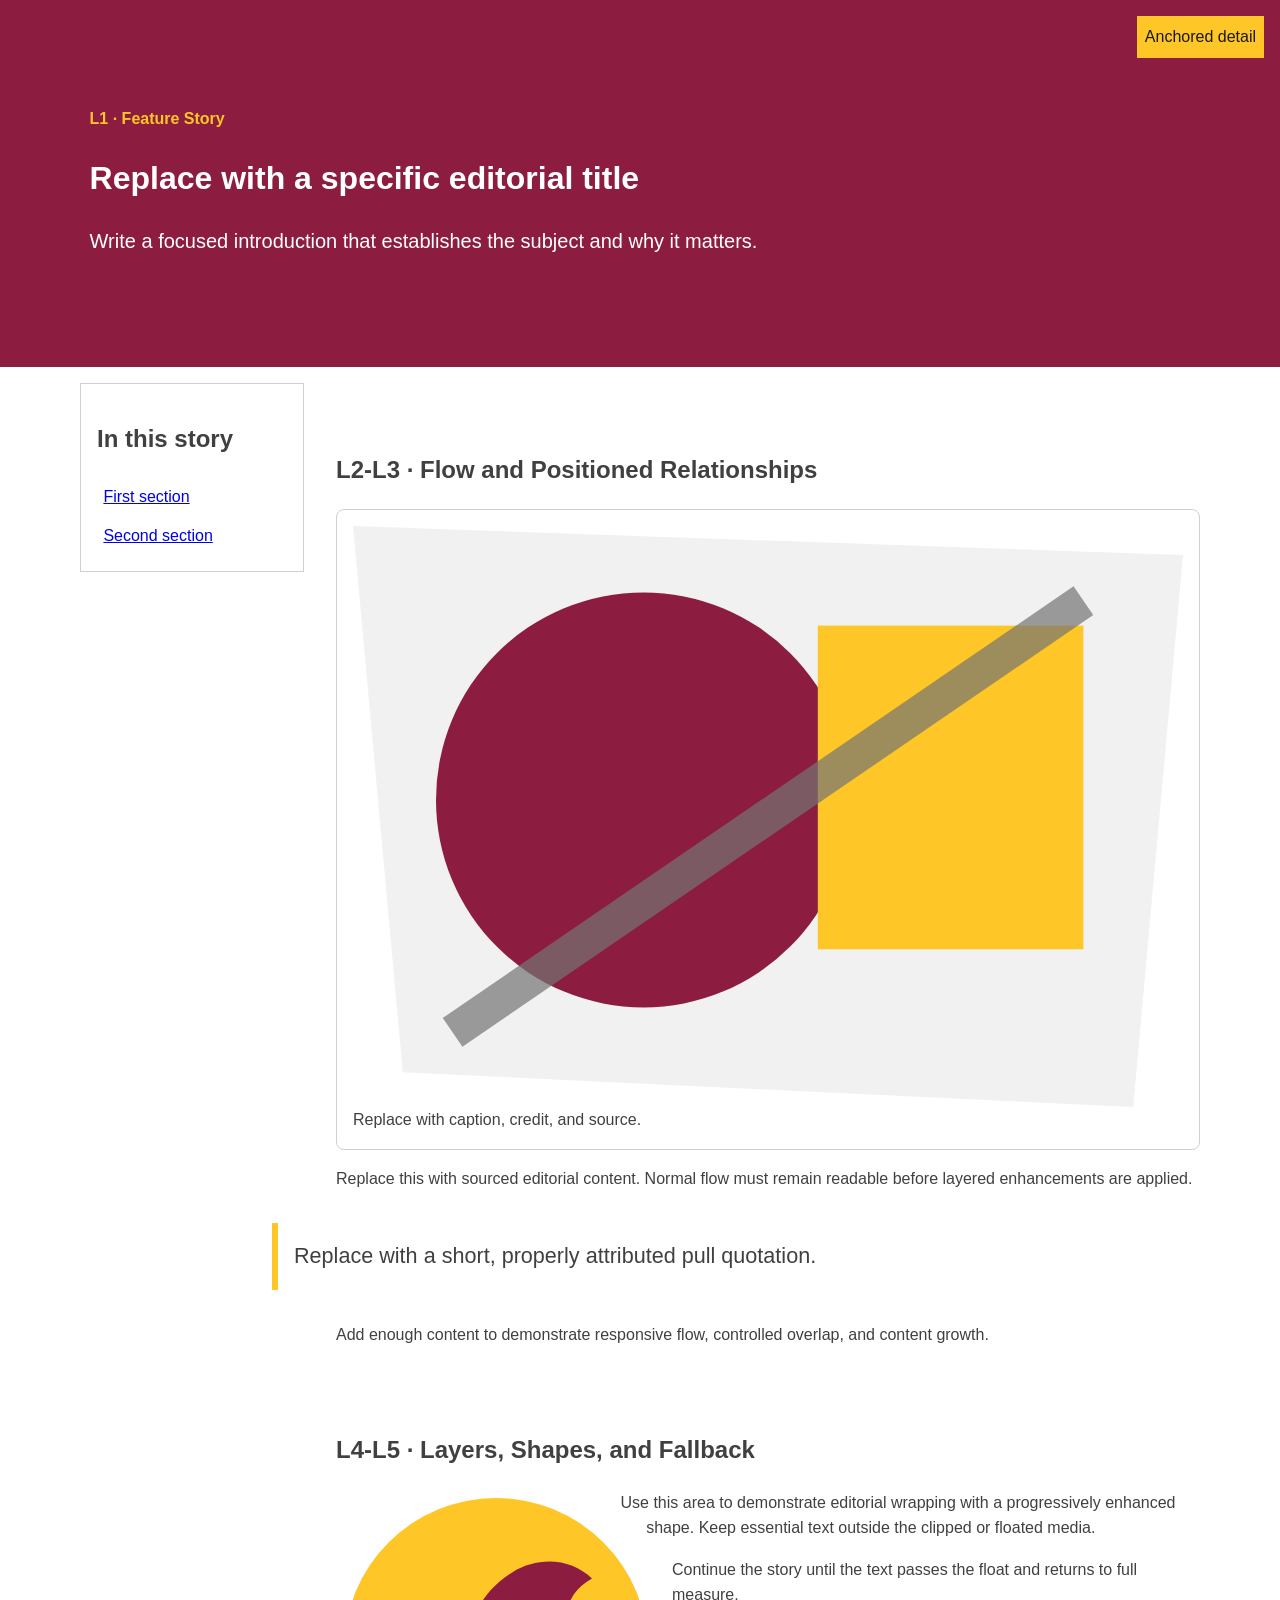
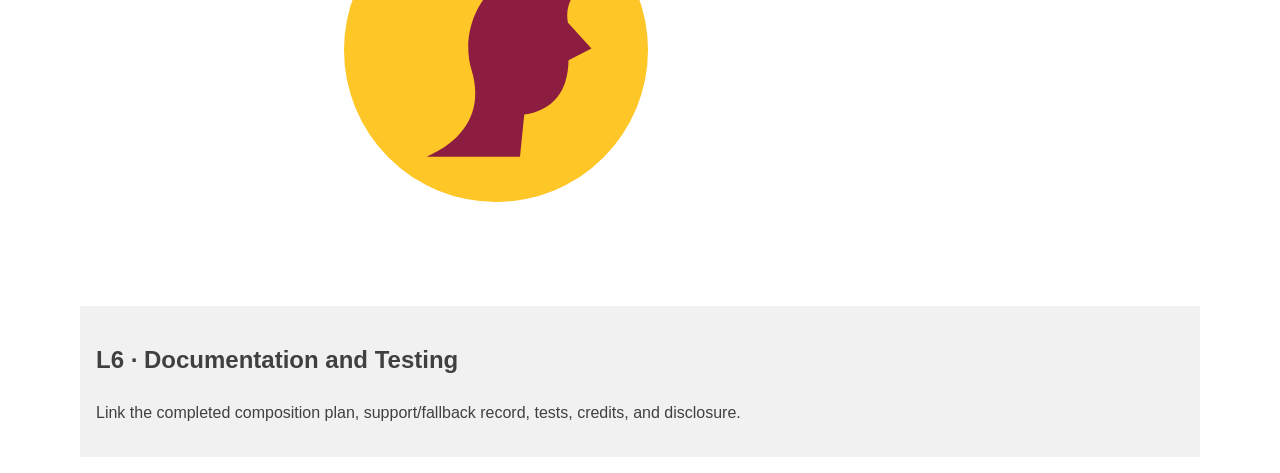
==== index.html @ 5c5d2cfd "Start" ====
<!doctype html>
<html lang="en">
    <head>
        <meta charset="utf-8">
        <meta name="viewport" content="width=device-width,initial-scale=1">
        <title>Layered Feature Story</title>
        <link rel="stylesheet" href="styles.css">
    </head>
    <body>
        <header class="feature-header">
            <p class="eyebrow">L1 · Feature Story</p>
            <h1>Replace with a specific editorial title</h1>
            <p class="lede">Write a focused introduction that establishes the subject and why it matters.</p>
            <span class="issue-badge">Anchored detail</span>
        </header>
        <main>
            <aside class="story-guide">
                <h2>In this story</h2>
                <a href="#section-one">First section</a>
                <a href="#section-two">Second section</a>
            </aside>
            <article>
                <section id="section-one">
                    <h2>L2-L3 · Flow and Positioned Relationships</h2>
                    <figure class="feature-figure">
                        <img src="feature.svg" alt="Replace with a contextual alternative" width="1000" height="700">
                        <figcaption>Replace with caption, credit, and source.</figcaption>
                    </figure>
                    <p>Replace this with sourced editorial content. Normal flow must remain readable before layered enhancements are applied.</p>
                    <blockquote class="pull-quote">Replace with a short, properly attributed pull quotation.</blockquote>
                    <p>Add enough content to demonstrate responsive flow, controlled overlap, and content growth.</p>
                </section>
                <section id="section-two">
                    <h2>L4-L5 · Layers, Shapes, and Fallback</h2>
                    <img class="shape-portrait" src="portrait.svg" alt="Replace with a contextual alternative" width="600" height="600">
                    <p>Use this area to demonstrate editorial wrapping with a progressively enhanced shape. Keep essential text outside the clipped or floated media.</p>
                    <p>Continue the story until the text passes the float and returns to full measure.</p>
                </section>
            </article>
            <section class="documentation">
                <h2>L6 · Documentation and Testing</h2>
                <p>Link the completed composition plan, support/fallback record, tests, credits, and disclosure.</p>
            </section>
        </main>
    </body>
    </html>
---- styles.css ----
:root{
    --color-text:#404040;
    --color-surface:#fff;
    --color-action:#8c1d40;
    --color-accent:#ffc627;
    --color-border:#d0d0d0;
    --color-muted:#5c6670;
    --space-3:1rem;
    --radius:.5rem;
    --measure:68ch;
    --layer-base:0;
    --layer-raised:10;
    --layer-sticky:20;
    --layer-overlay:30;
}
*,*::before,*::after{
    box-sizing:border-box;
}
html{
    scroll-behavior:smooth;
}
body{
    margin:0;
    color:var(--color-text);
    background:var(--color-surface);
    font-family:Arial,sans-serif;
    line-height:1.6;
}
.feature-header{
    position:relative;
    padding:clamp(2rem,7vw,6rem);
    background:var(--color-action);
    color:#fff;
}
.eyebrow{
    color:var(--color-accent);
    font-weight:700;
}
.lede{
    max-width:var(--measure);
    font-size:1.25rem;
}
.issue-badge{
    position:absolute;
    inset-block-start:1rem;
    inset-inline-end:1rem;
    padding:.5rem;
    background:var(--color-accent);
    color:#191919;
}
main{
    display:grid;
    gap:2rem;
    max-width:72rem;
    margin:auto;
    padding:var(--space-3);
}
article{
    min-width:0;
}
article section{
    display:flow-root;
    margin-block:3rem;
    scroll-margin-block-start:6rem;
}
.story-guide{
    align-self:start;
    padding:1rem;
    border:1px solid var(--color-border);
}
.story-guide a{
    display:block;
    padding:.4rem;
}
.feature-figure{
    position:relative;
    margin:0;
    padding:1rem;
    border:1px solid var(--color-border);
    border-radius:var(--radius);
}
img{
    display:block;
    max-width:100%;
    height:auto;
}
.pull-quote{
    margin:2rem 0;
    padding:1rem;
    border-inline-start:.4rem solid var(--color-accent);
    font-size:1.35rem;
}
.shape-portrait{
    width:min(45%,20rem);
    margin:0 1rem 1rem 0;
    border-radius:50%;
}
.documentation{
    grid-column:1/-1;
    padding:1rem;
    background:#f1f1f1;
}
@media (min-width:52rem){
    main{
        grid-template-columns:14rem 1fr;
    }
    .story-guide{
        position:sticky;
        inset-block-start:1rem;
        z-index:var(--layer-sticky);
    }
    .pull-quote{
        position:relative;
        z-index:var(--layer-raised);
        margin-inline-start:-4rem;
        background:var(--color-surface);;
    }
    @supports (shape-outside:circle(50%)){
        .shape-portrait{
            float:inline-start;
            shape-outside:circle(50%);
            shape-margin:1rem;}
        }
    }
    @supports (clip-path:polygon(0 0)){
        .feature-figure img{
            clip-path:polygon(0 0,100% 5%,94% 100%,6% 94%);}
        }
        :focus-visible{
            outline:.2rem solid var(--color-accent);
            outline-offset:.2rem;
        }
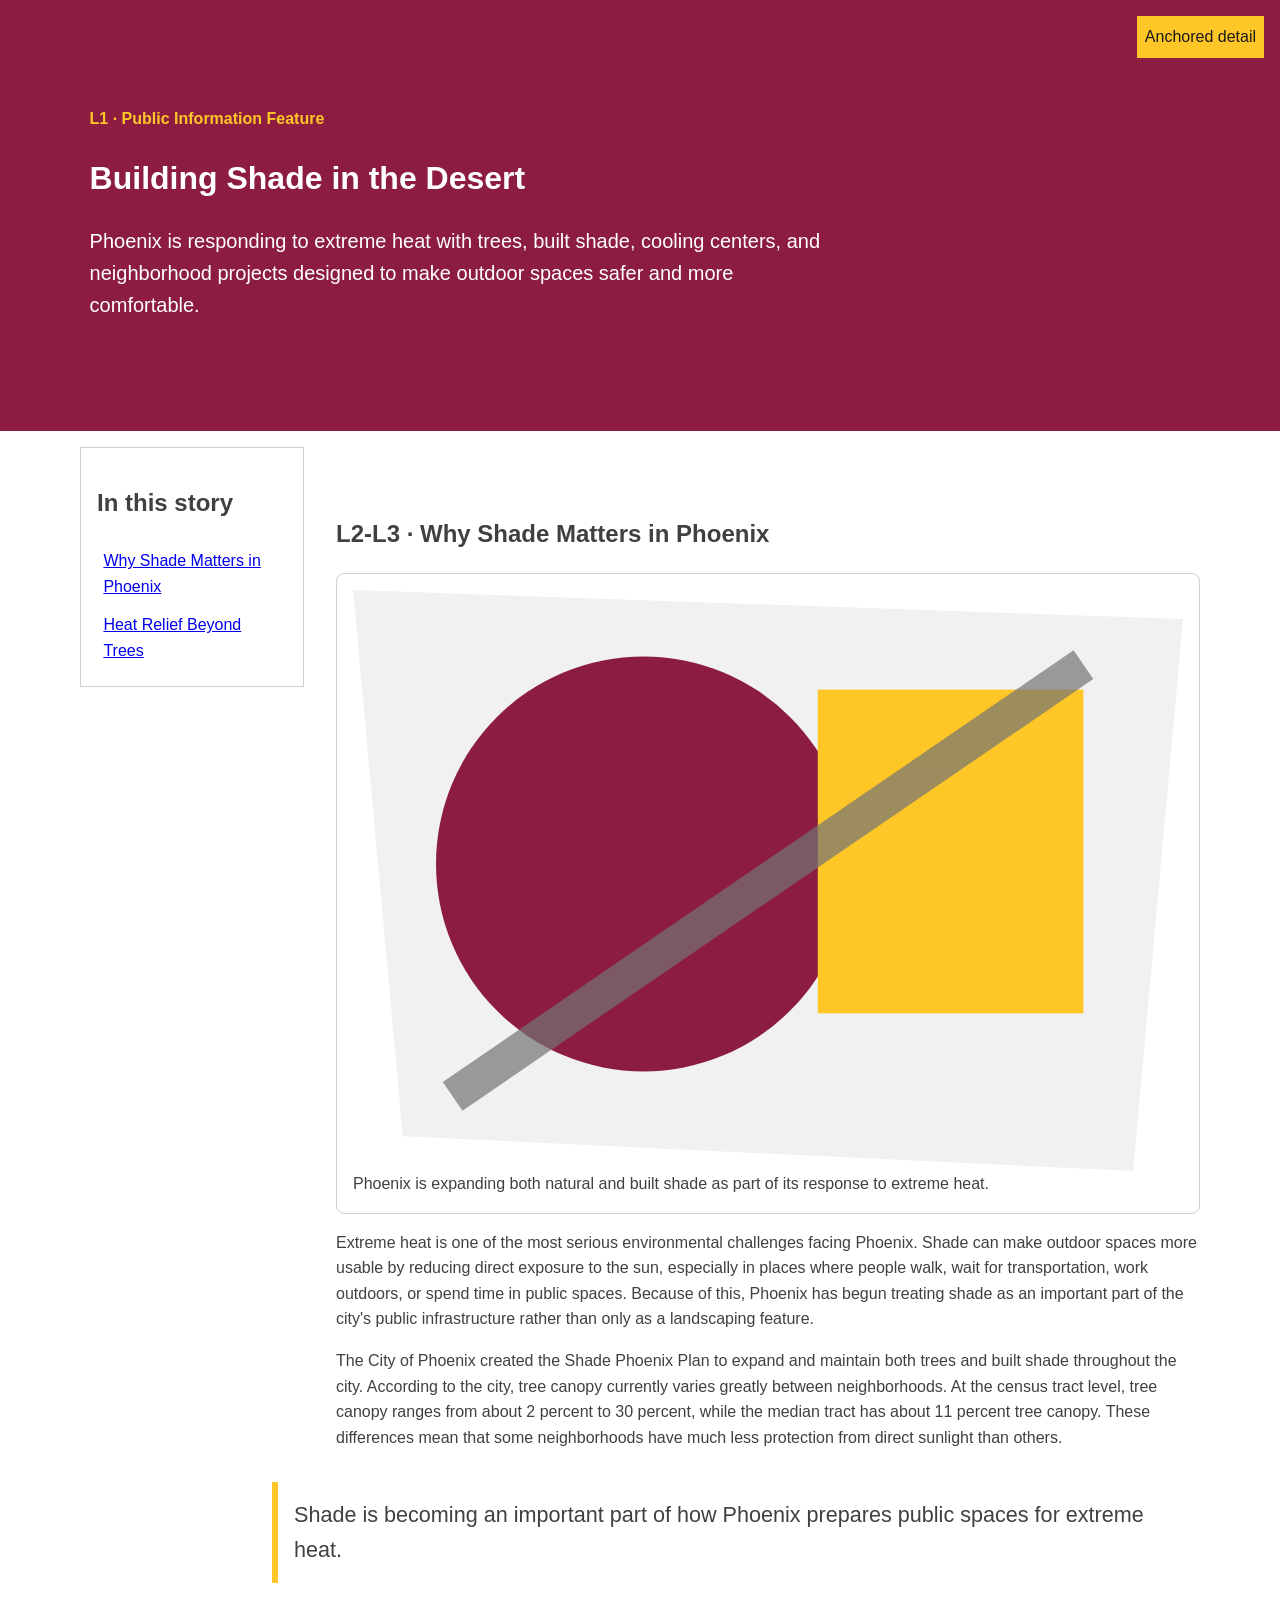
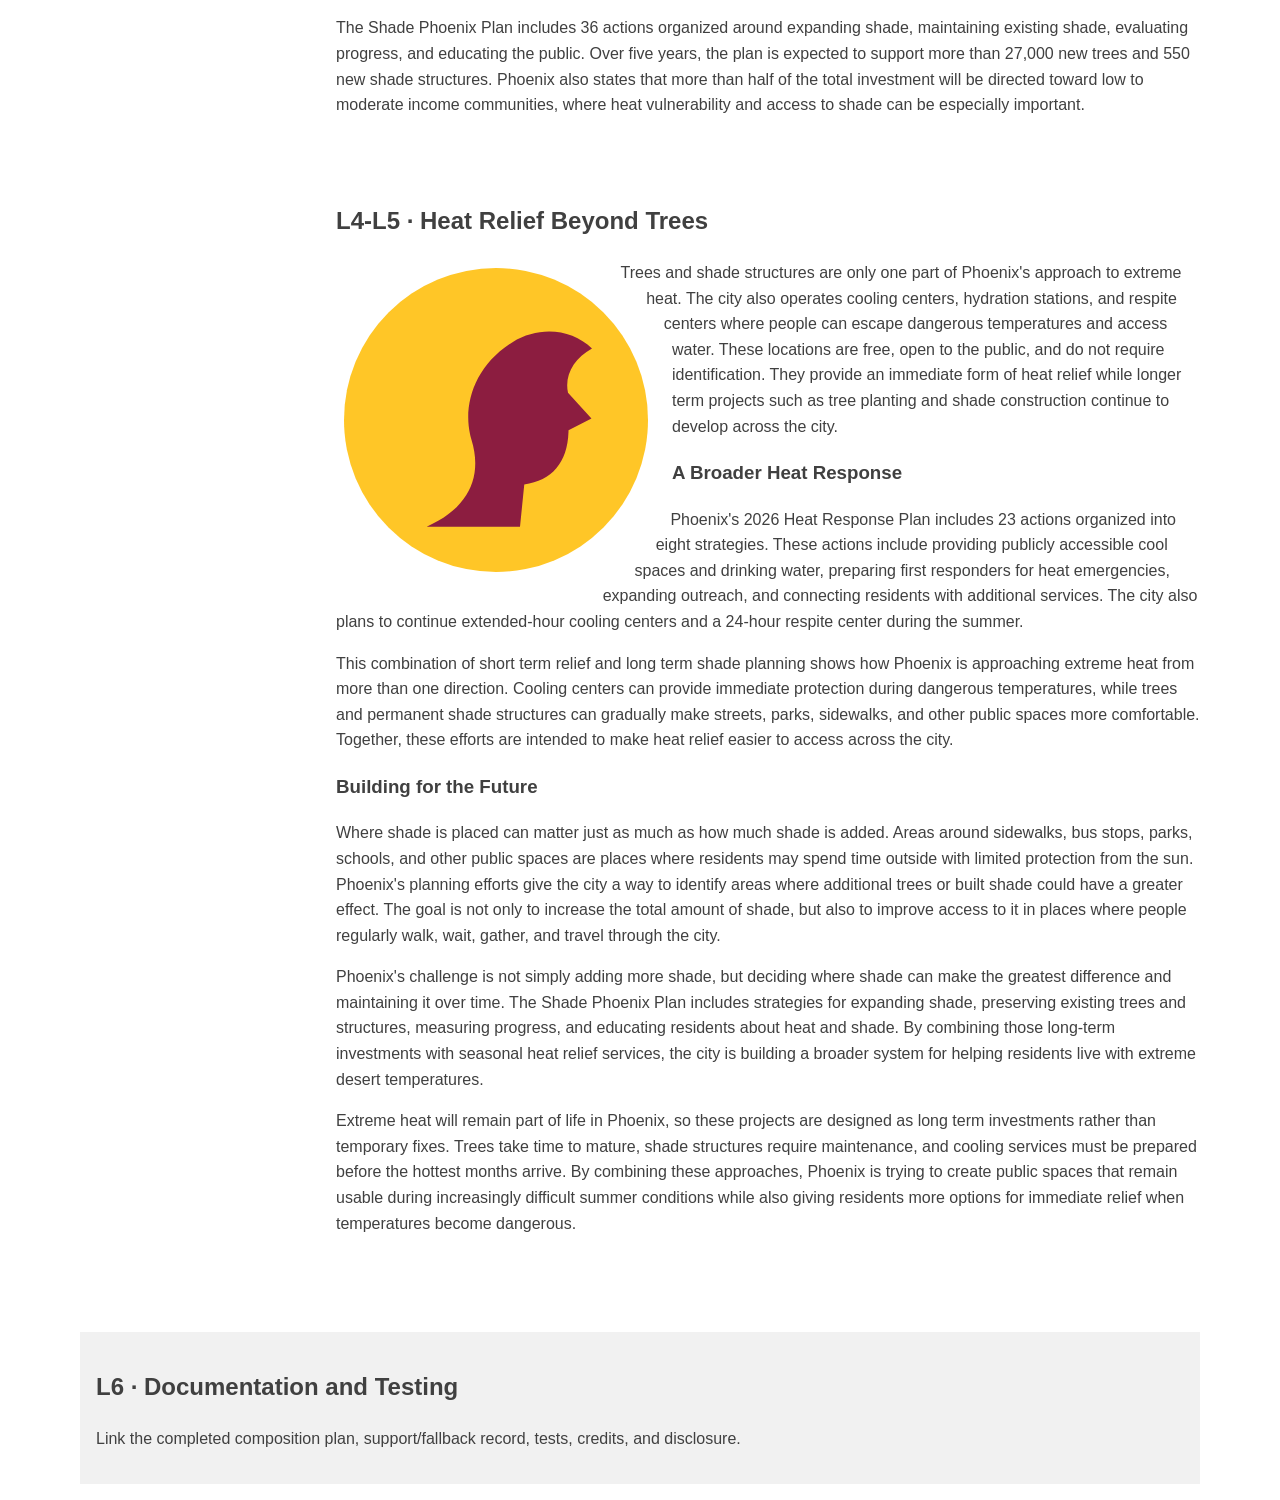
==== commit 82e62e07: "L1 done" ====
--- a/index.html
+++ b/index.html
@@ -8,33 +8,129 @@
     </head>
     <body>
         <header class="feature-header">
-            <p class="eyebrow">L1 · Feature Story</p>
-            <h1>Replace with a specific editorial title</h1>
-            <p class="lede">Write a focused introduction that establishes the subject and why it matters.</p>
+            <p class="eyebrow">L1 · Public Information Feature</p>
+            <h1>Building Shade in the Desert</h1>
+            <p class="lede">
+                Phoenix is responding to extreme heat with trees, built shade,
+                cooling centers, and neighborhood projects designed to make
+                outdoor spaces safer and more comfortable.
+            </p>
             <span class="issue-badge">Anchored detail</span>
         </header>
         <main>
             <aside class="story-guide">
                 <h2>In this story</h2>
-                <a href="#section-one">First section</a>
-                <a href="#section-two">Second section</a>
+                <a href="#section-one">Why Shade Matters in Phoenix</a>
+                <a href="#section-two">Heat Relief Beyond Trees</a>
             </aside>
             <article>
                 <section id="section-one">
-                    <h2>L2-L3 · Flow and Positioned Relationships</h2>
+                    <h2>L2-L3 · Why Shade Matters in Phoenix</h2>
                     <figure class="feature-figure">
-                        <img src="feature.svg" alt="Replace with a contextual alternative" width="1000" height="700">
-                        <figcaption>Replace with caption, credit, and source.</figcaption>
+                        <img src="feature.svg" alt="Placeholder image for Phoenix shade infrastructure" width="1000" height="700">
+                        <figcaption>
+                            Phoenix is expanding both natural and built shade as part of its response to extreme heat.
+                        </figcaption>
                     </figure>
-                    <p>Replace this with sourced editorial content. Normal flow must remain readable before layered enhancements are applied.</p>
-                    <blockquote class="pull-quote">Replace with a short, properly attributed pull quotation.</blockquote>
-                    <p>Add enough content to demonstrate responsive flow, controlled overlap, and content growth.</p>
+                    <p>
+                        Extreme heat is one of the most serious environmental challenges facing Phoenix.
+                        Shade can make outdoor spaces more usable by reducing direct exposure to the sun,
+                        especially in places where people walk, wait for transportation, work outdoors, or
+                        spend time in public spaces. Because of this, Phoenix has begun treating shade as an
+                        important part of the city's public infrastructure rather than only as a landscaping
+                        feature.
+                    </p>
+                    <p>
+                        The City of Phoenix created the Shade Phoenix Plan to expand and maintain both trees
+                        and built shade throughout the city. According to the city, tree canopy currently
+                        varies greatly between neighborhoods. At the census tract level, tree canopy ranges
+                        from about 2 percent to 30 percent, while the median tract has about 11 percent tree
+                        canopy. These differences mean that some neighborhoods have much less protection
+                        from direct sunlight than others.
+                    </p>
+
+                    <blockquote class="pull-quote">
+                        Shade is becoming an important part of how Phoenix prepares public spaces for extreme heat.
+                    </blockquote>
+
+                    <p>
+                        The Shade Phoenix Plan includes 36 actions organized around expanding shade,
+                        maintaining existing shade, evaluating progress, and educating the public. Over five
+                        years, the plan is expected to support more than 27,000 new trees and 550 new shade
+                        structures. Phoenix also states that more than half of the total investment will be
+                        directed toward low to moderate income communities, where heat vulnerability and
+                        access to shade can be especially important.
+                    </p>
                 </section>
+
                 <section id="section-two">
-                    <h2>L4-L5 · Layers, Shapes, and Fallback</h2>
-                    <img class="shape-portrait" src="portrait.svg" alt="Replace with a contextual alternative" width="600" height="600">
-                    <p>Use this area to demonstrate editorial wrapping with a progressively enhanced shape. Keep essential text outside the clipped or floated media.</p>
-                    <p>Continue the story until the text passes the float and returns to full measure.</p>
+                    <h2>L4-L5 · Heat Relief Beyond Trees</h2>
+
+                    <img
+                        class="shape-portrait"
+                        src="portrait.svg"
+                        alt="Placeholder image related to Phoenix heat relief"
+                        width="600"
+                        height="600"
+                    >
+
+                    <p>
+                        Trees and shade structures are only one part of Phoenix's approach to extreme heat.
+                        The city also operates cooling centers, hydration stations, and respite centers where
+                        people can escape dangerous temperatures and access water. These locations are free,
+                        open to the public, and do not require identification. They provide an immediate form
+                        of heat relief while longer term projects such as tree planting and shade construction
+                        continue to develop across the city.
+                    </p>
+
+                    <h3>A Broader Heat Response</h3>
+
+                    <p>
+                        Phoenix's 2026 Heat Response Plan includes 23 actions organized into eight strategies.
+                        These actions include providing publicly accessible cool spaces and drinking water,
+                        preparing first responders for heat emergencies, expanding outreach, and connecting
+                        residents with additional services. The city also plans to continue extended-hour
+                        cooling centers and a 24-hour respite center during the summer.
+                    </p>
+
+                    <p>
+                        This combination of short term relief and long term shade planning shows how Phoenix is
+                        approaching extreme heat from more than one direction. Cooling centers can provide
+                        immediate protection during dangerous temperatures, while trees and permanent shade
+                        structures can gradually make streets, parks, sidewalks, and other public spaces more
+                        comfortable. Together, these efforts are intended to make heat relief easier to access
+                        across the city.
+                    </p>
+
+                    <h3>Building for the Future</h3>
+
+                    <p>
+                        Where shade is placed can matter just as much as how much shade is added.
+                        Areas around sidewalks, bus stops, parks, schools, and other public spaces
+                        are places where residents may spend time outside with limited protection
+                        from the sun. Phoenix's planning efforts give the city a way to identify
+                        areas where additional trees or built shade could have a greater effect.
+                        The goal is not only to increase the total amount of shade, but also to
+                        improve access to it in places where people regularly walk, wait, gather,
+                        and travel through the city.
+                    </p>
+                    <p>
+                        Phoenix's challenge is not simply adding more shade, but deciding where shade can make
+                        the greatest difference and maintaining it over time. The Shade Phoenix Plan includes
+                        strategies for expanding shade, preserving existing trees and structures, measuring
+                        progress, and educating residents about heat and shade. By combining those long-term
+                        investments with seasonal heat relief services, the city is building a broader system
+                        for helping residents live with extreme desert temperatures.
+                    </p>
+                    <p>
+                        Extreme heat will remain part of life in Phoenix, so these projects are
+                        designed as long term investments rather than temporary fixes. Trees take
+                        time to mature, shade structures require maintenance, and cooling services
+                        must be prepared before the hottest months arrive. By combining these
+                        approaches, Phoenix is trying to create public spaces that remain usable
+                        during increasingly difficult summer conditions while also giving residents
+                        more options for immediate relief when temperatures become dangerous.
+                    </p>
                 </section>
             </article>
             <section class="documentation">
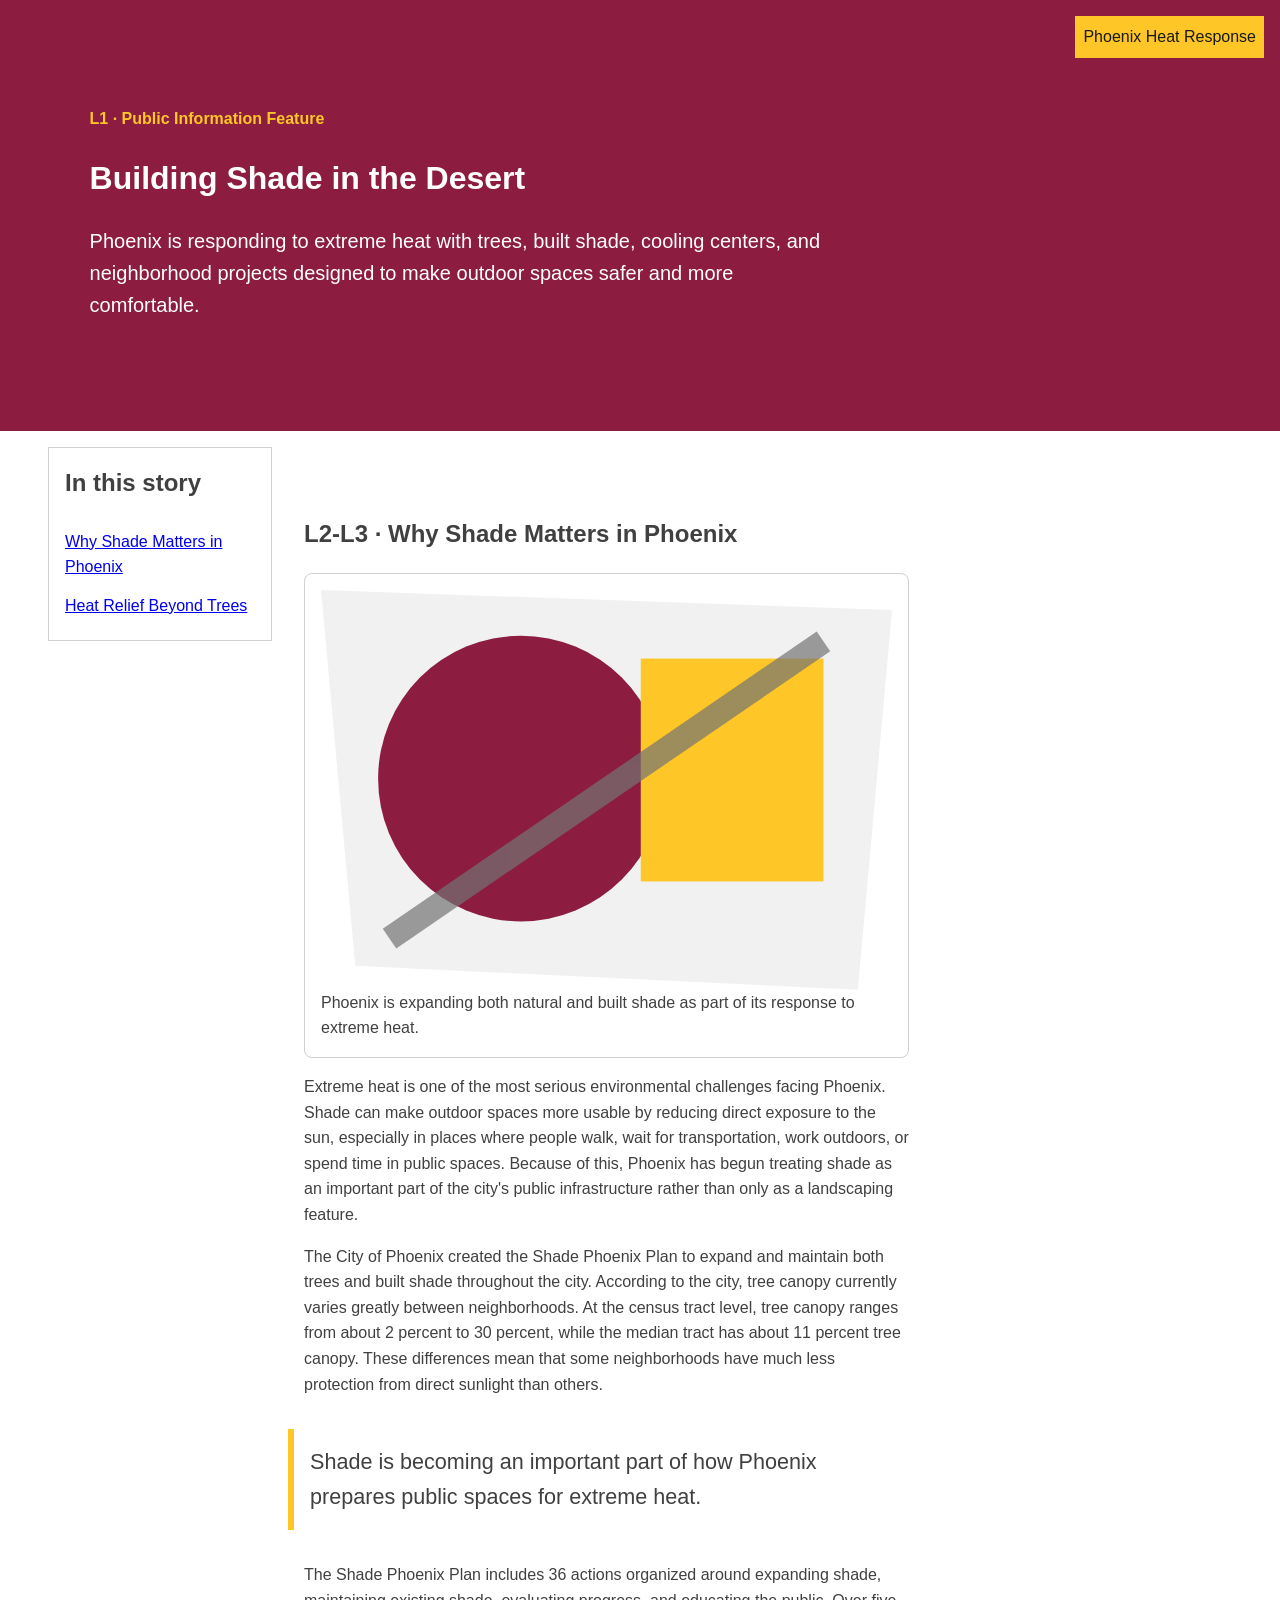
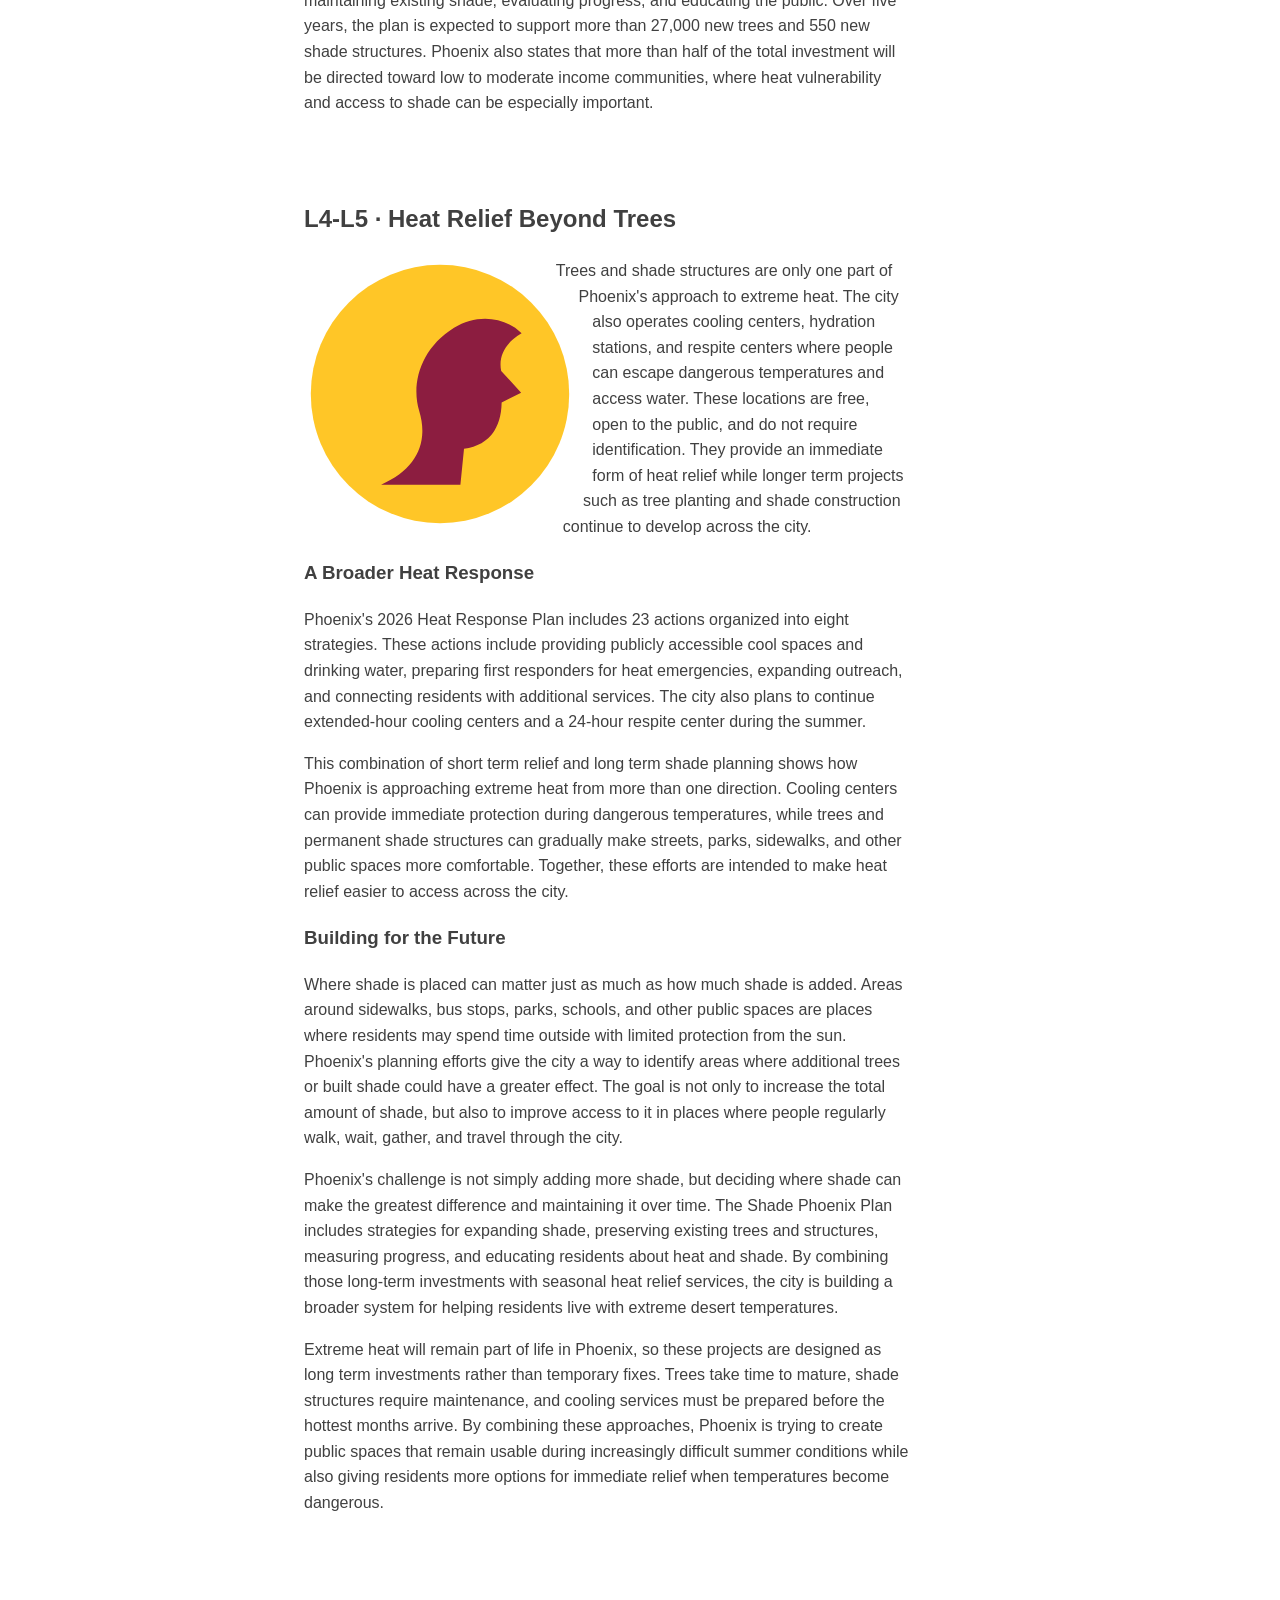
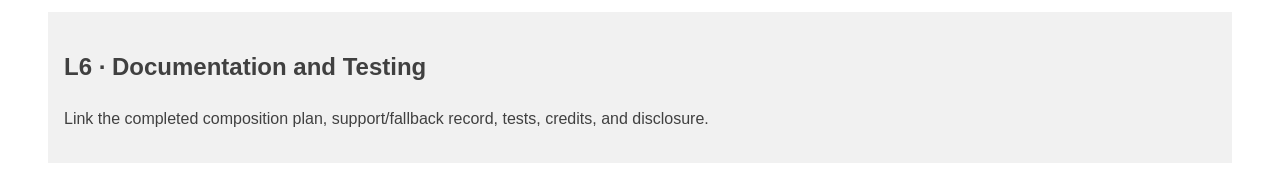
==== commit efc0f23f: "L3 done" ====
--- a/index.html
+++ b/index.html
@@ -15,7 +15,7 @@
                 cooling centers, and neighborhood projects designed to make
                 outdoor spaces safer and more comfortable.
             </p>
-            <span class="issue-badge">Anchored detail</span>
+            <span class="issue-badge">Phoenix Heat Response</span>
         </header>
         <main>
             <aside class="story-guide">
--- a/styles.css
+++ b/styles.css
@@ -51,12 +51,13 @@
 main{
     display:grid;
     gap:2rem;
-    max-width:72rem;
+    max-width:76rem;
     margin:auto;
     padding:var(--space-3);
 }
 article{
     min-width:0;
+    max-width: var(--measure);
 }
 article section{
     display:flow-root;
@@ -68,9 +69,12 @@
     padding:1rem;
     border:1px solid var(--color-border);
 }
+.story-guide h2{
+    margin-top:0;
+}
 .story-guide a{
     display:block;
-    padding:.4rem;
+    padding:.4rem 0;
 }
 .feature-figure{
     position:relative;
@@ -108,11 +112,13 @@
         position:sticky;
         inset-block-start:1rem;
         z-index:var(--layer-sticky);
+        max-height: calc(110vh - 2rem);
+        overflow: auto;
     }
     .pull-quote{
         position:relative;
         z-index:var(--layer-raised);
-        margin-inline-start:-4rem;
+        margin-inline-start:-1rem;
         background:var(--color-surface);;
     }
     @supports (shape-outside:circle(50%)){
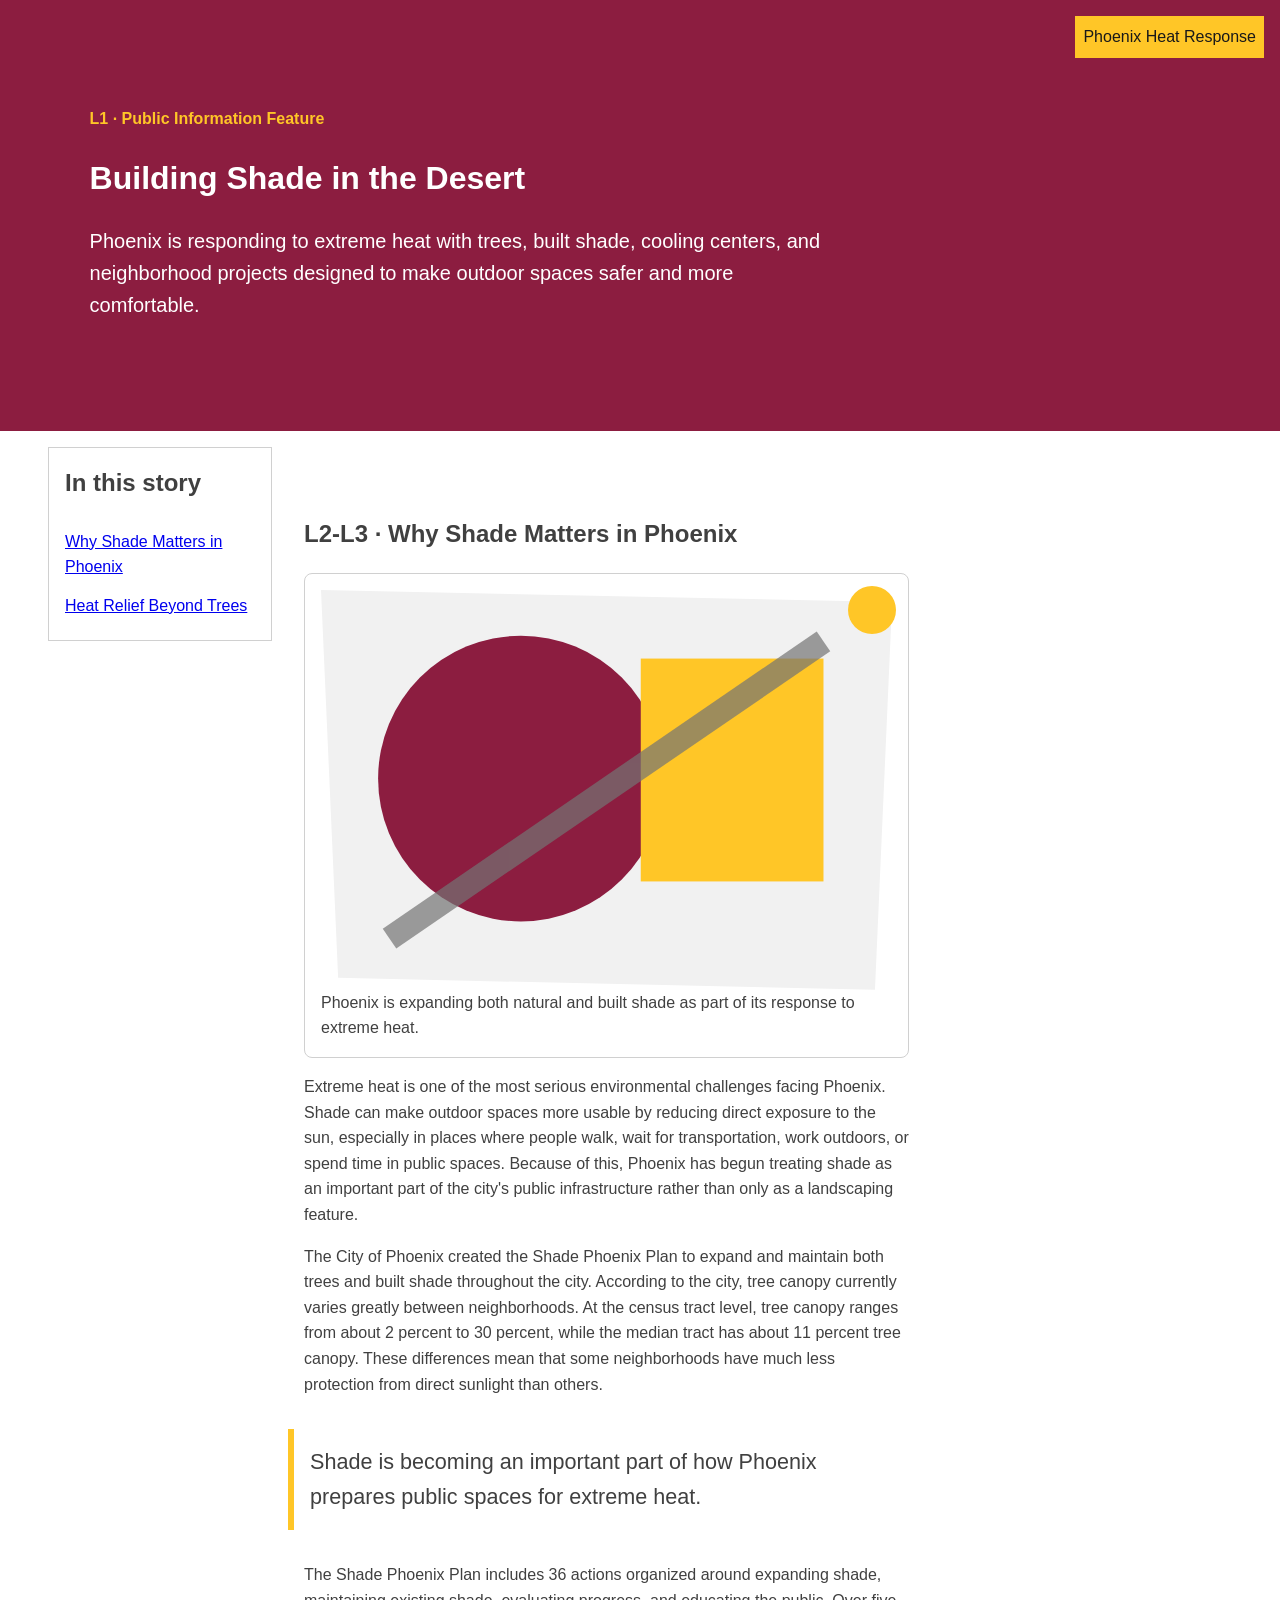
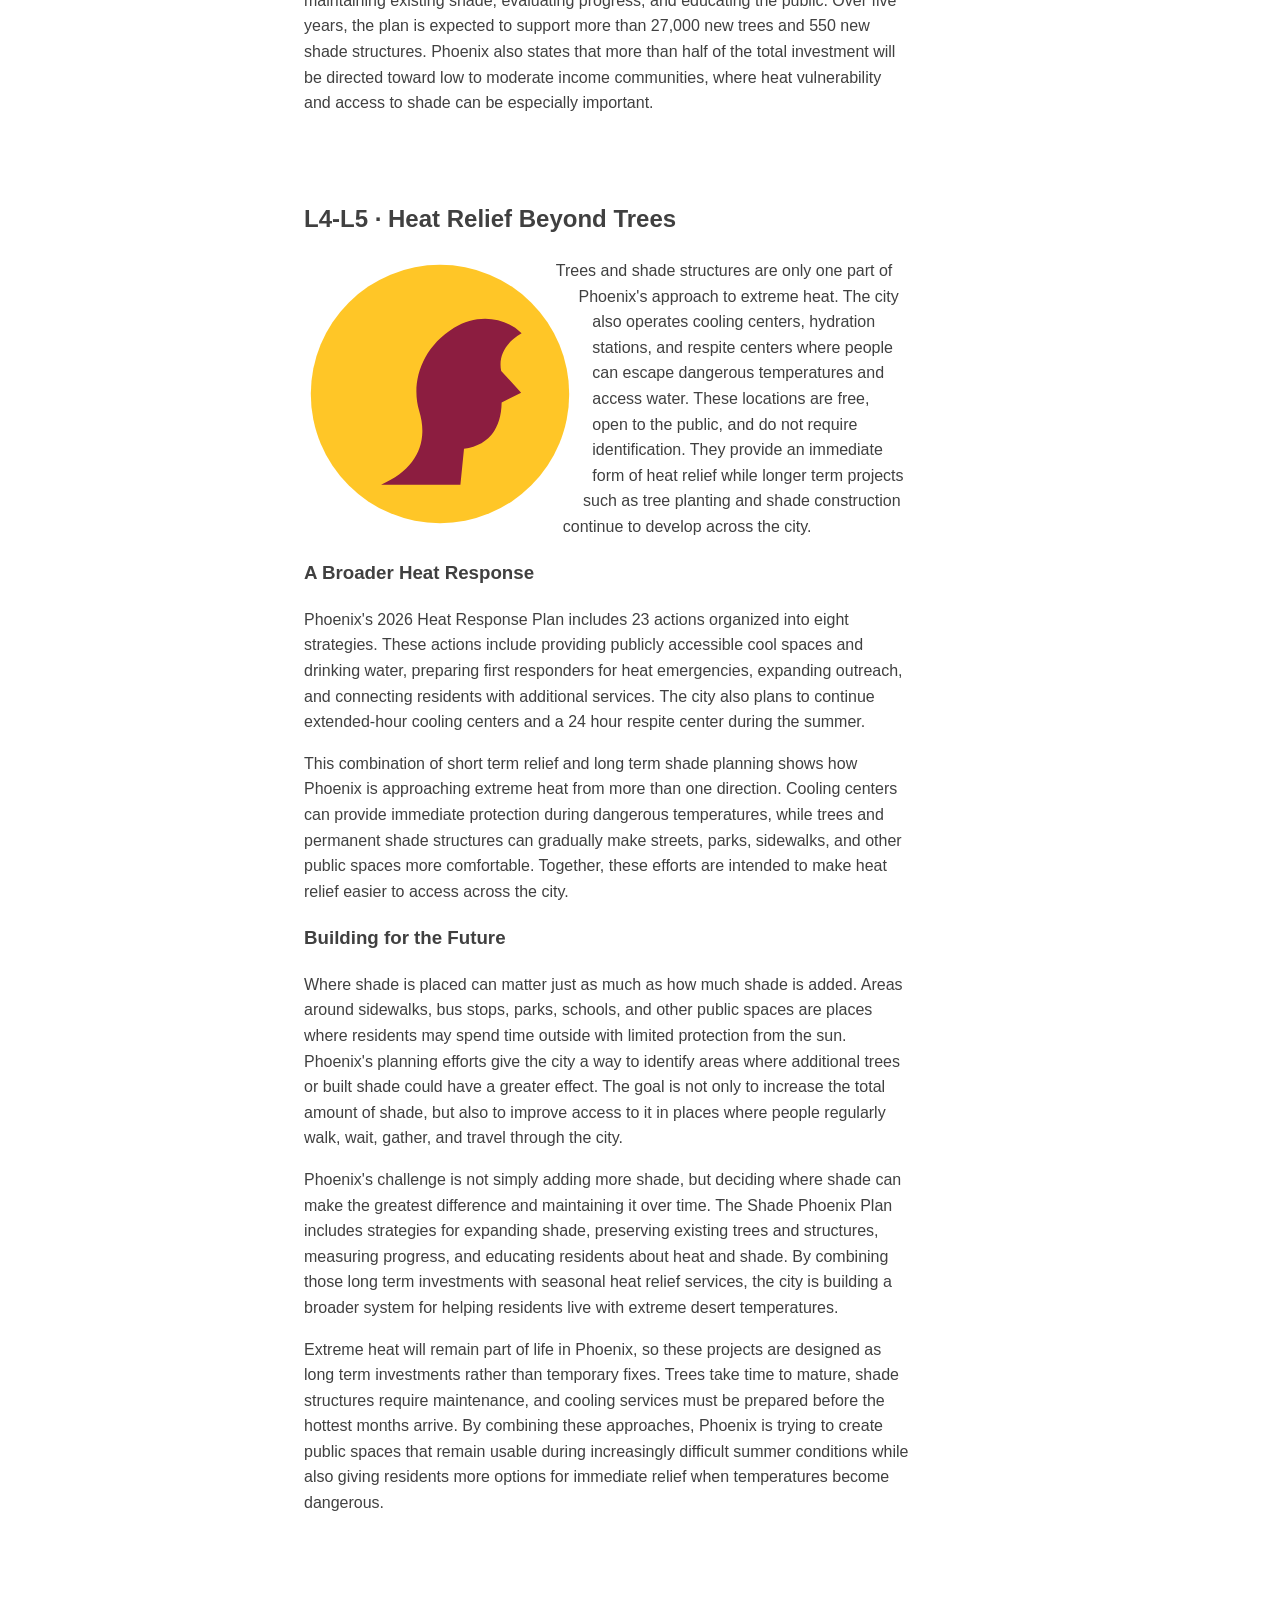
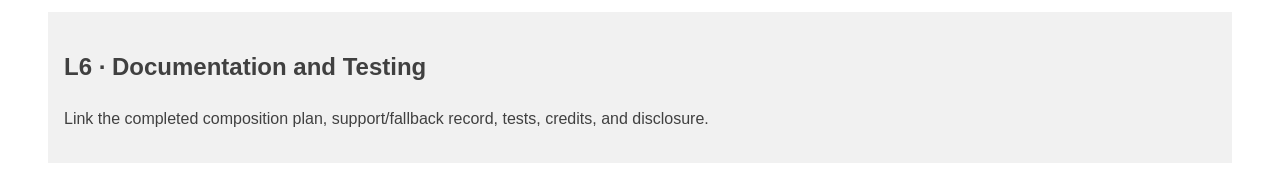
==== commit bc33c85a: "L5 done" ====
--- a/index.html
+++ b/index.html
@@ -90,7 +90,7 @@
                         These actions include providing publicly accessible cool spaces and drinking water,
                         preparing first responders for heat emergencies, expanding outreach, and connecting
                         residents with additional services. The city also plans to continue extended-hour
-                        cooling centers and a 24-hour respite center during the summer.
+                        cooling centers and a 24 hour respite center during the summer.
                     </p>
 
                     <p>
@@ -118,7 +118,7 @@
                         Phoenix's challenge is not simply adding more shade, but deciding where shade can make
                         the greatest difference and maintaining it over time. The Shade Phoenix Plan includes
                         strategies for expanding shade, preserving existing trees and structures, measuring
-                        progress, and educating residents about heat and shade. By combining those long-term
+                        progress, and educating residents about heat and shade. By combining those long term
                         investments with seasonal heat relief services, the city is building a broader system
                         for helping residents live with extreme desert temperatures.
                     </p>
--- a/styles.css
+++ b/styles.css
@@ -47,6 +47,7 @@
     padding:.5rem;
     background:var(--color-accent);
     color:#191919;
+    z-index: var(--layer-base);
 }
 main{
     display:grid;
@@ -98,6 +99,8 @@
     width:min(45%,20rem);
     margin:0 1rem 1rem 0;
     border-radius:50%;
+    aspect-ratio:1;
+    object-fit: cover;
 }
 .documentation{
     grid-column:1/-1;
@@ -130,9 +133,21 @@
     }
     @supports (clip-path:polygon(0 0)){
         .feature-figure img{
-            clip-path:polygon(0 0,100% 5%,94% 100%,6% 94%);}
+            clip-path:polygon(0 0,100% 3%,97% 100%,3% 97%);}
         }
         :focus-visible{
             outline:.2rem solid var(--color-accent);
             outline-offset:.2rem;
         }
+        .feature-figure::after{
+            content:"";
+            position:absolute;
+            inset-block-start:.75rem;
+            inset-inline-end:.75rem;
+            width:3rem;
+            height:3rem;
+            border-radius:50%;
+            background:var(--color-accent);
+            z-index:var(--layer-raised);
+            pointer-events:none;
+        }
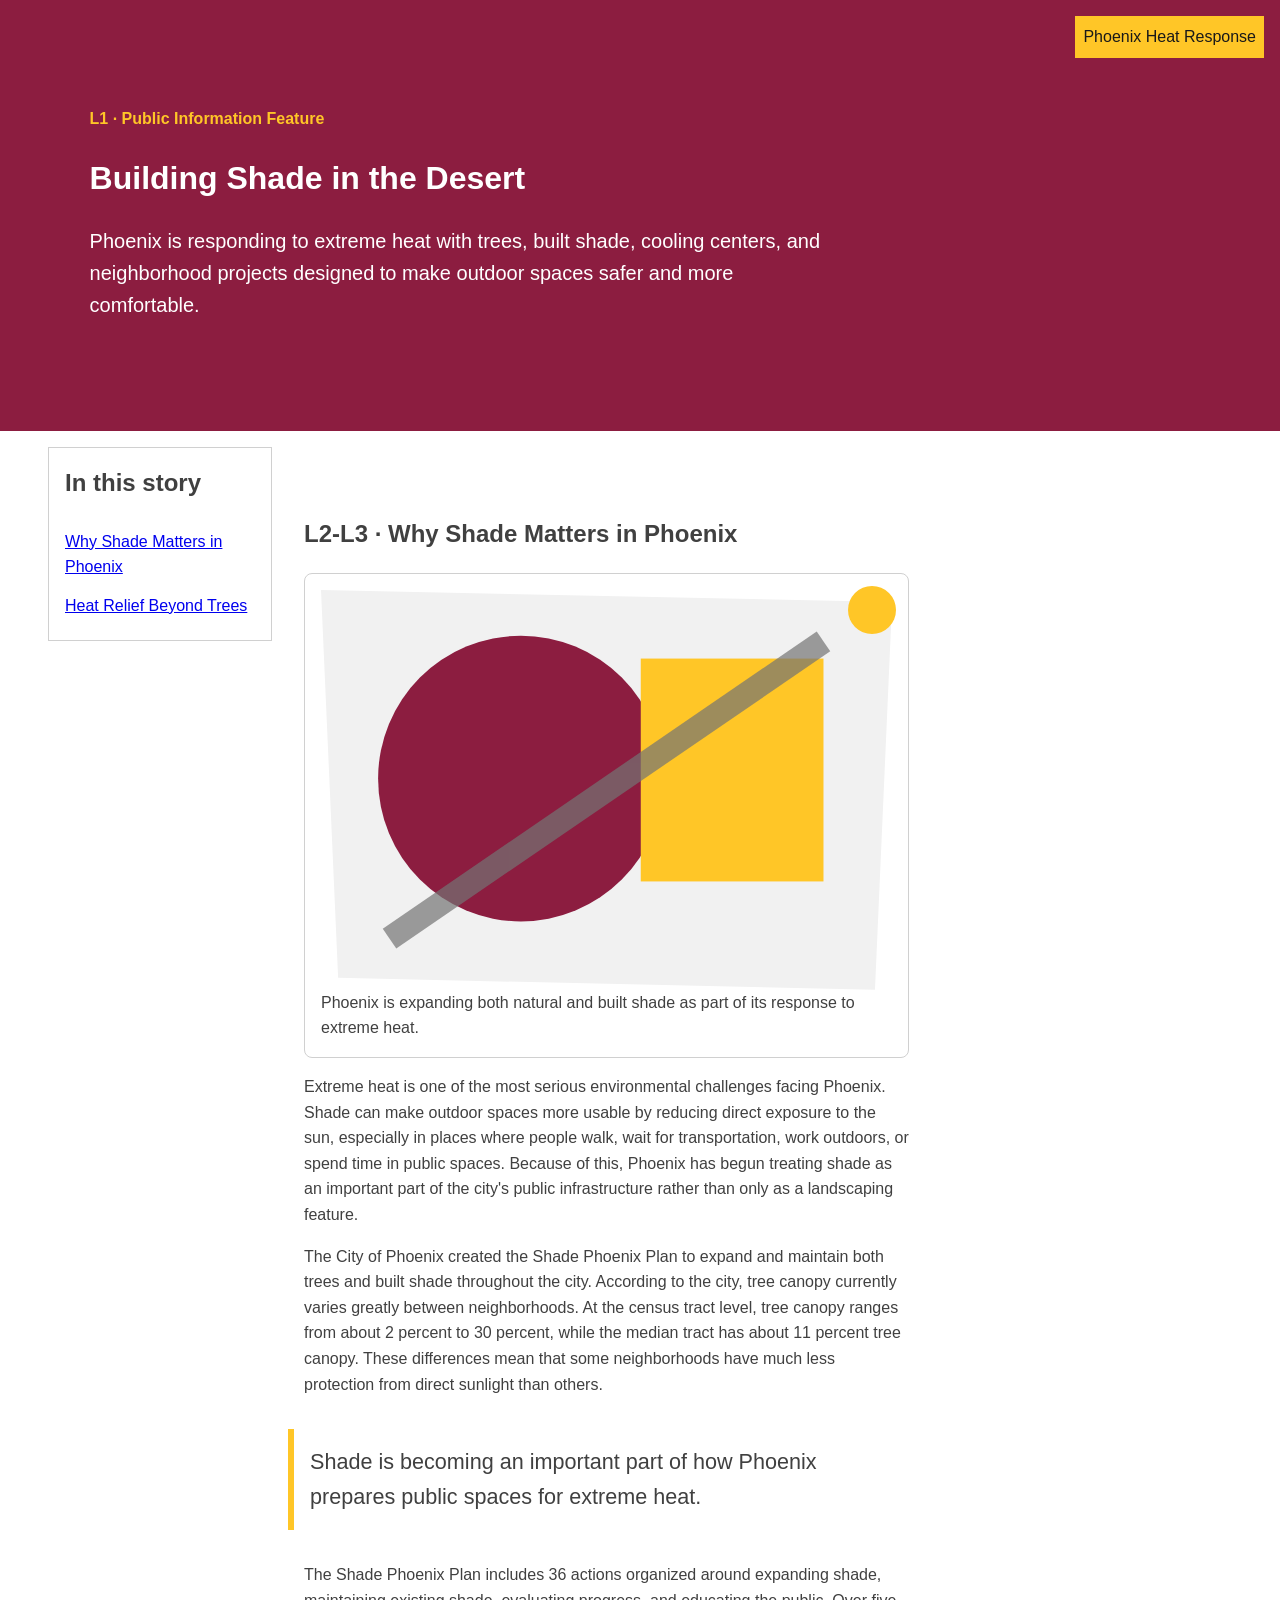
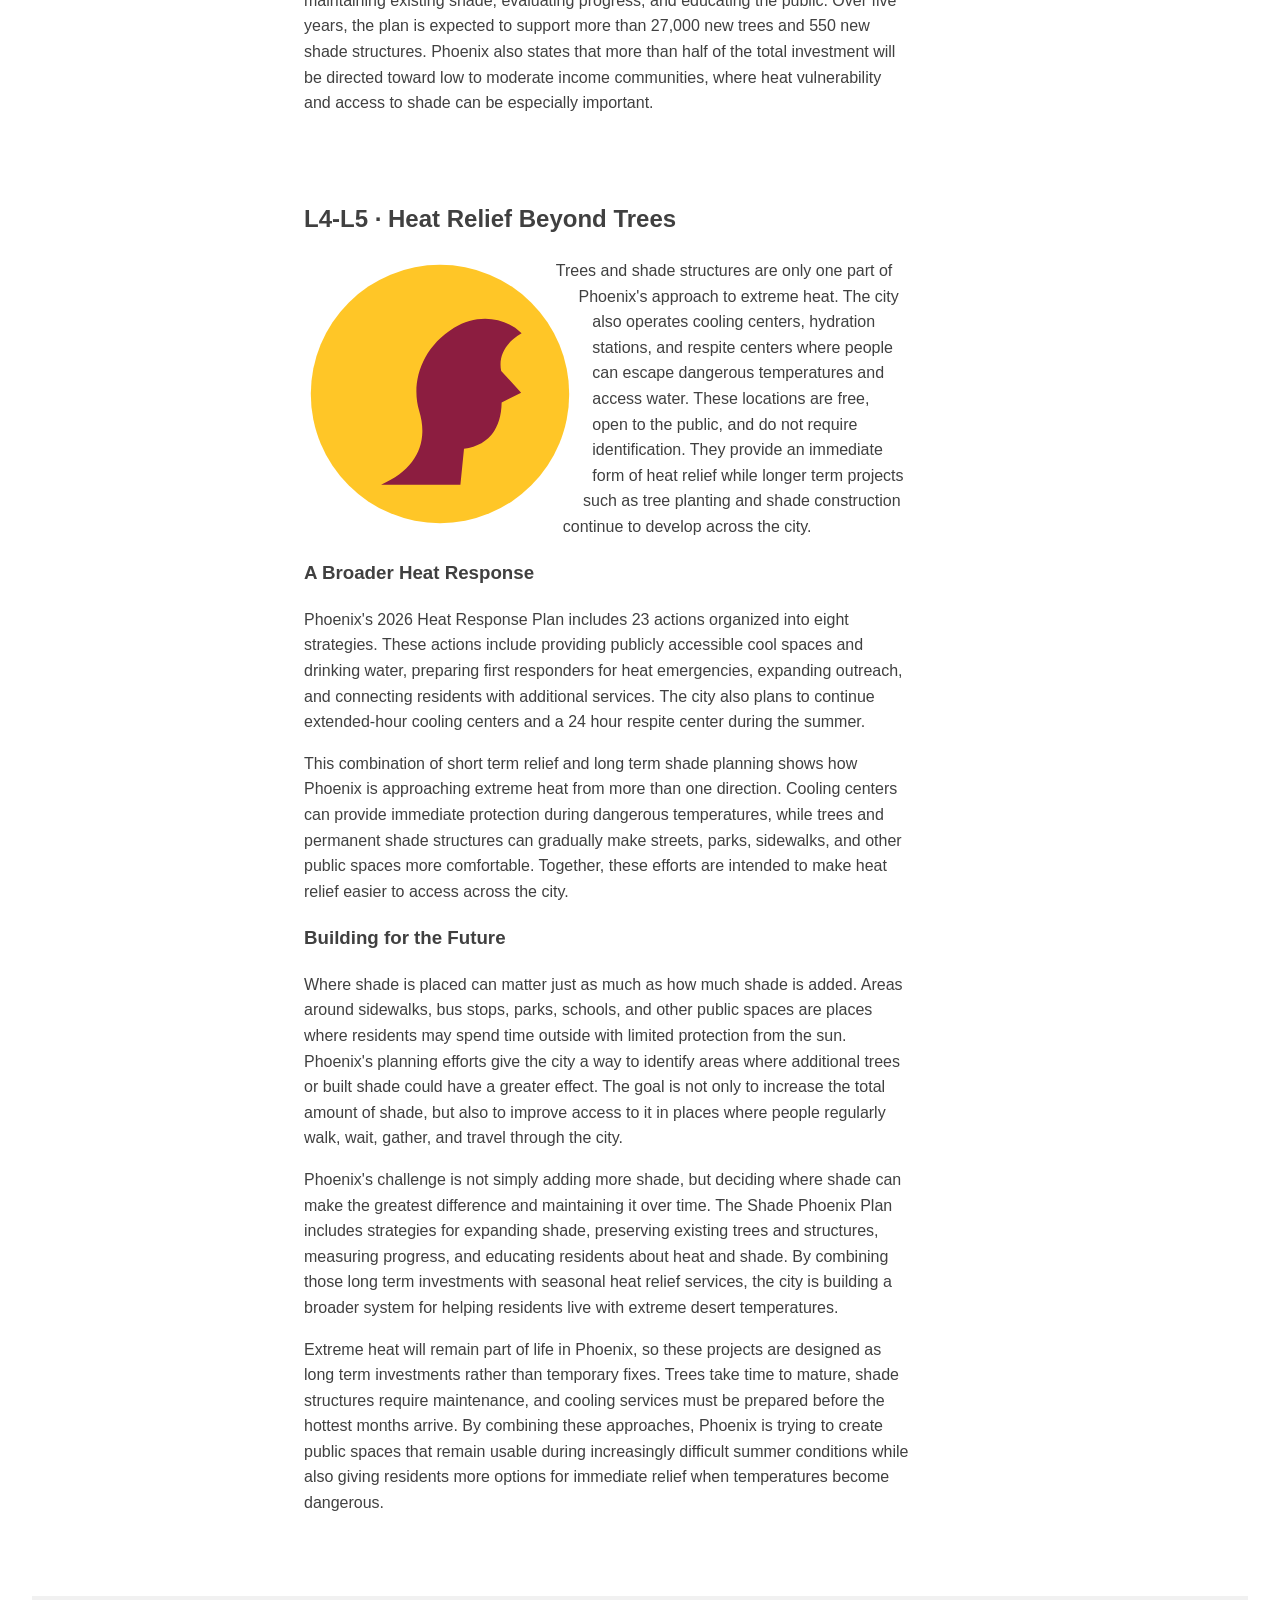
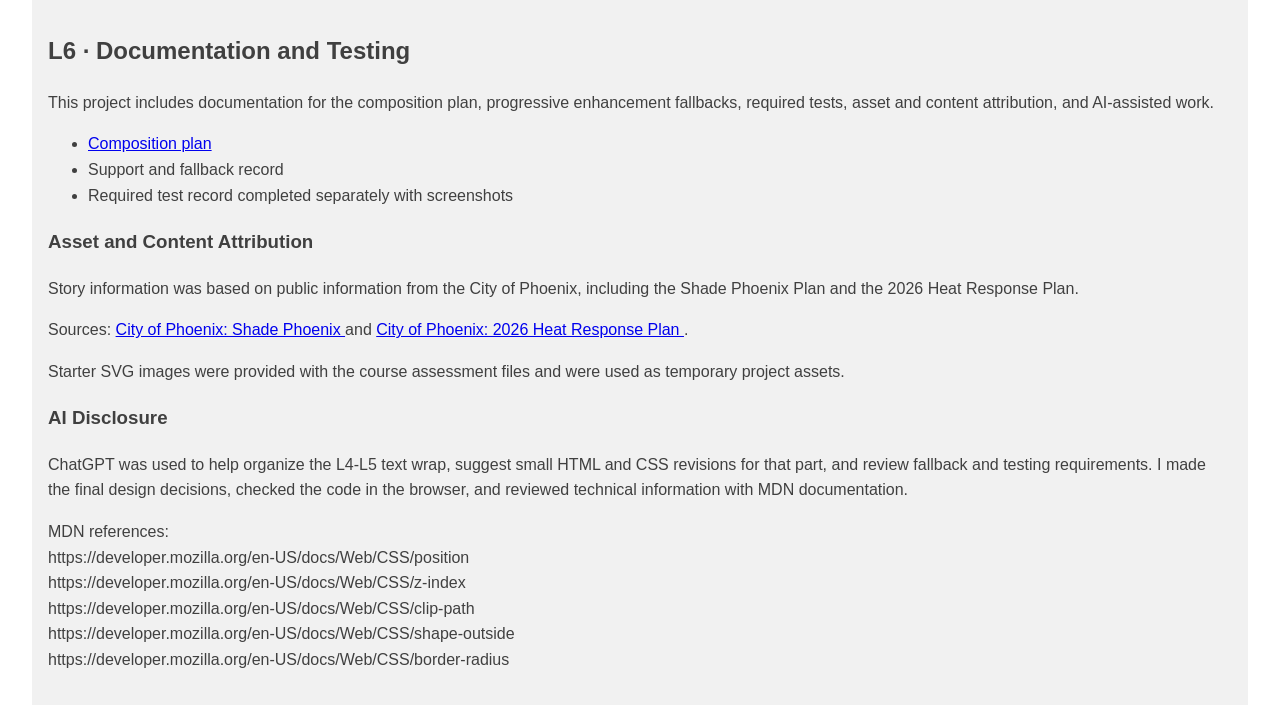
==== commit c24578a0: "L6 Done" ====
--- a/index.html
+++ b/index.html
@@ -27,7 +27,7 @@
                 <section id="section-one">
                     <h2>L2-L3 · Why Shade Matters in Phoenix</h2>
                     <figure class="feature-figure">
-                        <img src="feature.svg" alt="Placeholder image for Phoenix shade infrastructure" width="1000" height="700">
+                        <img src="feature.svg" alt="It is a red circle next to yellow sqaure witha little yellow circle next to it at the top right, then there is a gray line crossing between them." width="1000" height="700">
                         <figcaption>
                             Phoenix is expanding both natural and built shade as part of its response to extreme heat.
                         </figcaption>
@@ -69,7 +69,7 @@
                     <img
                         class="shape-portrait"
                         src="portrait.svg"
-                        alt="Placeholder image related to Phoenix heat relief"
+                        alt="It is a yellow circle and a red silhouette of a man inside of it."
                         width="600"
                         height="600"
                     >
@@ -133,10 +133,67 @@
                     </p>
                 </section>
             </article>
-            <section class="documentation">
-                <h2>L6 · Documentation and Testing</h2>
-                <p>Link the completed composition plan, support/fallback record, tests, credits, and disclosure.</p>
-            </section>
         </main>
+                        <section class="documentation">
+                    <h2>L6 · Documentation and Testing</h2>
+
+                    <p>
+                        This project includes documentation for the composition plan,
+                        progressive enhancement fallbacks, required tests, asset and content
+                        attribution, and AI-assisted work.
+                    </p>
+
+                    <ul>
+                        <li><a href="composition-plan.html">Composition plan</a></li>
+                        <li>Support and fallback record</li>
+                        <li>Required test record completed separately with screenshots</li>
+                    </ul>
+
+                    <h3>Asset and Content Attribution</h3>
+
+                    <p>
+                        Story information was based on public information from the City of Phoenix,
+                        including the Shade Phoenix Plan and the 2026 Heat Response Plan.
+                    </p>
+
+                    <p>
+                        Sources:
+                        <a href="https://www.phoenix.gov/administration/departments/parks/about-us/phoenixs-urban-forest.html">
+                            City of Phoenix: Shade Phoenix
+                        </a>
+                        and
+                        <a href="https://www.phoenix.gov/administration/departments/heat/heat-response-programs/heat-response-plan.html">
+                            City of Phoenix: 2026 Heat Response Plan
+                        </a>.
+                    </p>
+
+                    <p>
+                        Starter SVG images were provided with the course assessment files and were used
+                        as temporary project assets.
+                    </p>
+
+                    <h3>AI Disclosure</h3>
+
+                    <p>
+                        ChatGPT was used to help organize the L4-L5 text wrap, suggest small HTML and CSS
+                        revisions for that part, and review fallback and testing requirements. I made the
+                        final design decisions, checked the code in the browser, and reviewed technical
+                        information with MDN documentation.
+                    </p>
+
+                    <p>
+                        MDN references:
+                        <br>
+                        https://developer.mozilla.org/en-US/docs/Web/CSS/position
+                        <br>
+                        https://developer.mozilla.org/en-US/docs/Web/CSS/z-index
+                        <br>
+                        https://developer.mozilla.org/en-US/docs/Web/CSS/clip-path
+                        <br>
+                        https://developer.mozilla.org/en-US/docs/Web/CSS/shape-outside
+                        <br>
+                        https://developer.mozilla.org/en-US/docs/Web/CSS/border-radius
+                    </p>
+                </section>
     </body>
     </html>
--- a/styles.css
+++ b/styles.css
@@ -41,13 +41,9 @@
     font-size:1.25rem;
 }
 .issue-badge{
-    position:absolute;
-    inset-block-start:1rem;
-    inset-inline-end:1rem;
     padding:.5rem;
     background:var(--color-accent);
     color:#191919;
-    z-index: var(--layer-base);
 }
 main{
     display:grid;
@@ -103,26 +99,35 @@
     object-fit: cover;
 }
 .documentation{
-    grid-column:1/-1;
+    max-width:76rem;
+    margin:auto;
     padding:1rem;
     background:#f1f1f1;
+    overflow-wrap:anywhere;
 }
 @media (min-width:52rem){
     main{
         grid-template-columns:14rem 1fr;
     }
+    .issue-badge{
+        position:absolute;
+        inset-block-start:1rem;
+        inset-inline-end:1rem;
+        margin-top:0;
+        z-index:var(--layer-raised);
+    }
     .story-guide{
         position:sticky;
         inset-block-start:1rem;
         z-index:var(--layer-sticky);
-        max-height: calc(110vh - 2rem);
+        max-height: calc(100vh - 2rem);
         overflow: auto;
     }
     .pull-quote{
         position:relative;
         z-index:var(--layer-raised);
         margin-inline-start:-1rem;
-        background:var(--color-surface);;
+        background:var(--color-surface);
     }
     @supports (shape-outside:circle(50%)){
         .shape-portrait{
@@ -151,3 +156,4 @@
             z-index:var(--layer-raised);
             pointer-events:none;
         }
+        
